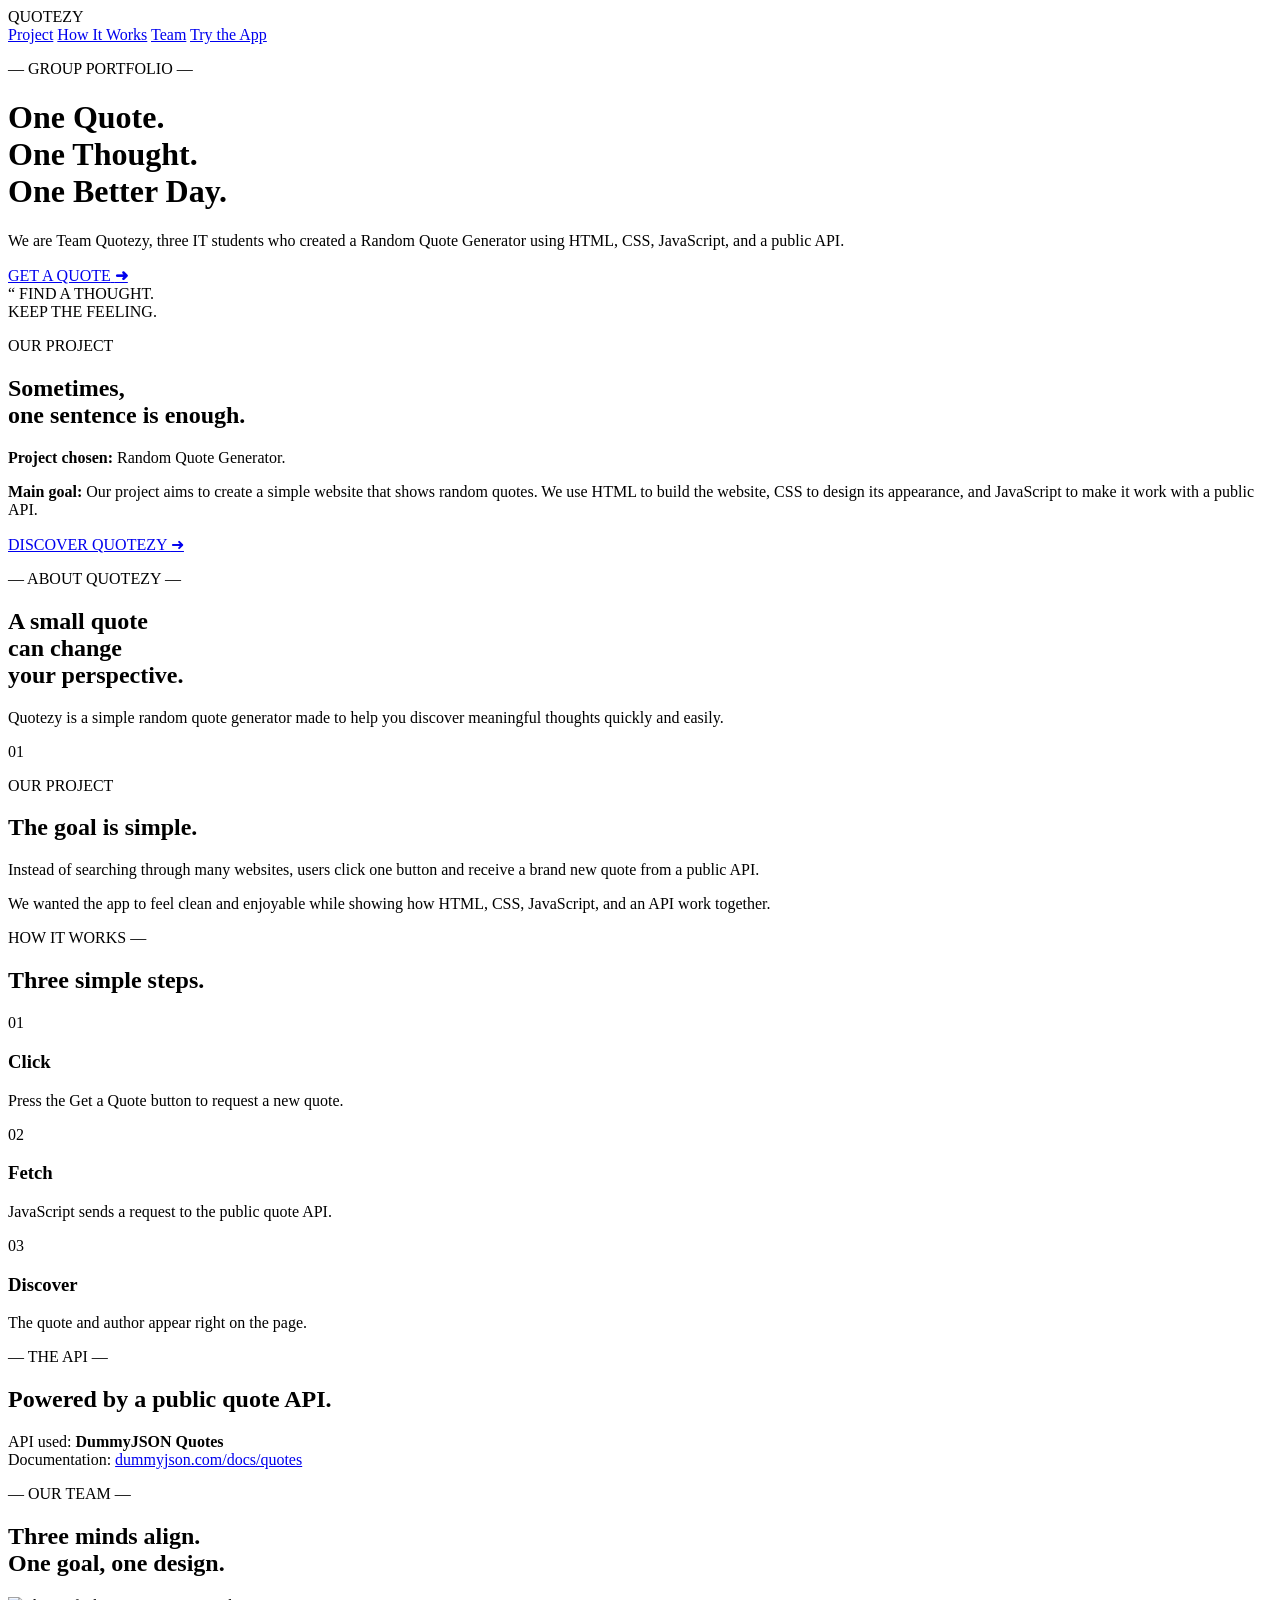
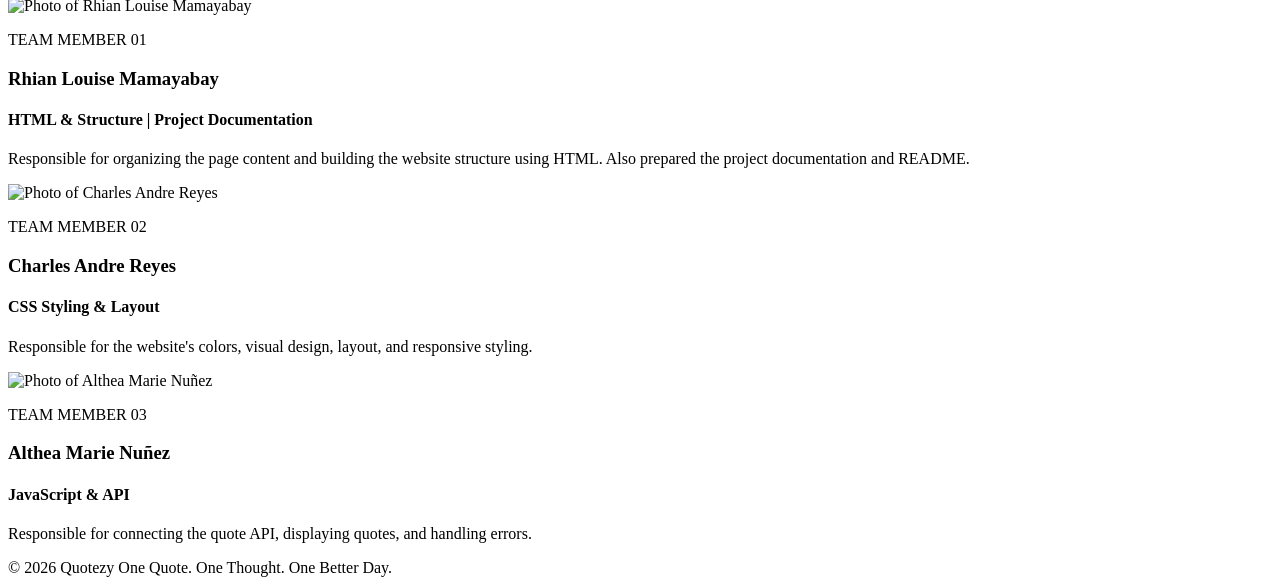
==== index.html @ 6f83a077 "Revise index.html for improved structure and content Updated the HTML structure and content for the " ====
<!DOCTYPE html>
<html lang="en">
<head>
    <meta charset="UTF-8">
    <meta name="viewport" content="width=device-width, initial-scale=1.0">
    <title>Quotezy | Group Portfolio</title>
    <link rel="stylesheet" href="styles.css">
</head>
<body>

    <header>
        <div class="navbar">
            <div class="logo">QUOTEZY</div>
            <nav class="nav-links">
                <a href="#project">Project</a>
                <a href="#how-it-works">How It Works</a>
                <a href="#team">Team</a>
                <a href="app.html">Try the App</a>
            </nav>
        </div>
    </header>

    <main class="hero">
        <div class="hero-left">
            <p class="small-label">— GROUP PORTFOLIO —</p>

            <h1>
                One Quote.<br>
                One Thought.<br>
                One Better Day.
            </h1>

            <p class="hero-description">
                We are Team Quotezy, three IT students who created
                a Random Quote Generator using HTML, CSS,
                JavaScript, and a public API.
            </p>

            <a href="app.html" class="hero-button">
                <span>GET A QUOTE</span>
                <strong>➜</strong>
            </a>
        </div>

        <div class="hero-right">
            <div class="quote-shape">
                <span class="big-quote">“</span>
                <span class="shape-text">
                    FIND A THOUGHT.<br>
                    KEEP THE FEELING.
                </span>
            </div>
        </div>
    </main>

    <section class="home-intro" id="project">
        <p class="small-label">OUR PROJECT</p>

        <h2>Sometimes,<br>one sentence is enough.</h2>

        <p>
            <strong>Project chosen:</strong>
            Random Quote Generator.
        </p>

        <p>
            <strong>Main goal:</strong>
            Our project aims to create a simple website that shows random quotes.
            We use HTML to build the website, CSS to design its appearance,
            and JavaScript to make it work with a public API.
        </p>

        <a href="app.html" class="text-link">
            DISCOVER QUOTEZY <span>➜</span>
        </a>
    </section>

    <section class="about-hero">
        <p class="small-label">— ABOUT QUOTEZY —</p>
        <h2>
            A small quote<br>
            can change<br>
            your perspective.
        </h2>
        <p>
            Quotezy is a simple random quote generator made to
            help you discover meaningful thoughts quickly and
            easily.
        </p>
    </section>

    <section class="goal-section">
        <div class="section-number">01</div>
        <div class="goal-content">
            <p class="small-label">OUR PROJECT</p>
            <h2>The goal is simple.</h2>
            <p>
                Instead of searching through many websites, users
                click one button and receive a brand new quote
                from a public API.
            </p>
            <p>
                We wanted the app to feel clean and enjoyable
                while showing how HTML, CSS, JavaScript, and an
                API work together.
            </p>
        </div>
    </section>

    <section class="how-section" id="how-it-works">
        <div class="section-heading">
            <p class="small-label">HOW IT WORKS —</p>
            <h2>Three simple steps.</h2>
        </div>

        <div class="steps">
            <article class="step-card">
                <span>01</span>
                <h3>Click</h3>
                <p>Press the Get a Quote button to request a new quote.</p>
            </article>

            <article class="step-card">
                <span>02</span>
                <h3>Fetch</h3>
                <p>JavaScript sends a request to the public quote API.</p>
            </article>

            <article class="step-card">
                <span>03</span>
                <h3>Discover</h3>
                <p>The quote and author appear right on the page.</p>
            </article>
        </div>
    </section>

    <section class="api-section">
        <p class="small-label">— THE API —</p>
        <h2>Powered by a public quote API.</h2>
        <p>
            API used: <strong>DummyJSON Quotes</strong><br>
            Documentation:
            <a href="https://dummyjson.com/docs/quotes" target="_blank" rel="noopener">
                dummyjson.com/docs/quotes
            </a>
        </p>
    </section>

    <section class="team-section" id="team">
        <p class="small-label">— OUR TEAM —</p>

        <h2>Three minds align.<br>One goal, one design.</h2>

        <div class="team-grid">

            <article class="member-card">
                <div class="member-image-container">
                    <img src="images/member1.jpg"
                         alt="Photo of Rhian Louise Mamayabay">
                </div>

                <div class="member-info">
                    <p class="small-label">TEAM MEMBER 01</p>
                    <h3>Rhian Louise Mamayabay</h3>
                    <h4>HTML &amp; Structure | Project Documentation</h4>

                    <p>
                        Responsible for organizing the page content
                        and building the website structure using HTML.
                        Also prepared the project documentation and README.
                    </p>
                </div>
            </article>
            
            <article class="member-card">
                <div class="member-image-container">
                    <img src="images/member2.jpg"
                         alt="Photo of Charles Andre Reyes">
                </div>

                <div class="member-info">
                    <p class="small-label">TEAM MEMBER 02</p>
                    <h3>Charles Andre Reyes</h3>
                    <h4>CSS Styling &amp; Layout</h4>

                    <p>
                        Responsible for the website's colors,
                        visual design, layout, and responsive styling.
                    </p>
                </div>
            </article>

            <article class="member-card">
                <div class="member-image-container">
                    <img src="images/member3.png"
                         alt="Photo of Althea Marie Nuñez">
                </div>

                <div class="member-info">
                    <p class="small-label">TEAM MEMBER 03</p>
                    <h3>Althea Marie Nuñez</h3>
                    <h4>JavaScript &amp; API</h4>

                    <p>
                        Responsible for connecting the quote API,
                        displaying quotes, and handling errors.
                    </p>
                </div>
            </article>

        </div>
    </section>

    <footer class="footer">
        <span>© 2026 Quotezy</span>
        <span>One Quote. One Thought. One Better Day.</span>
    </footer>

</body>
</html>
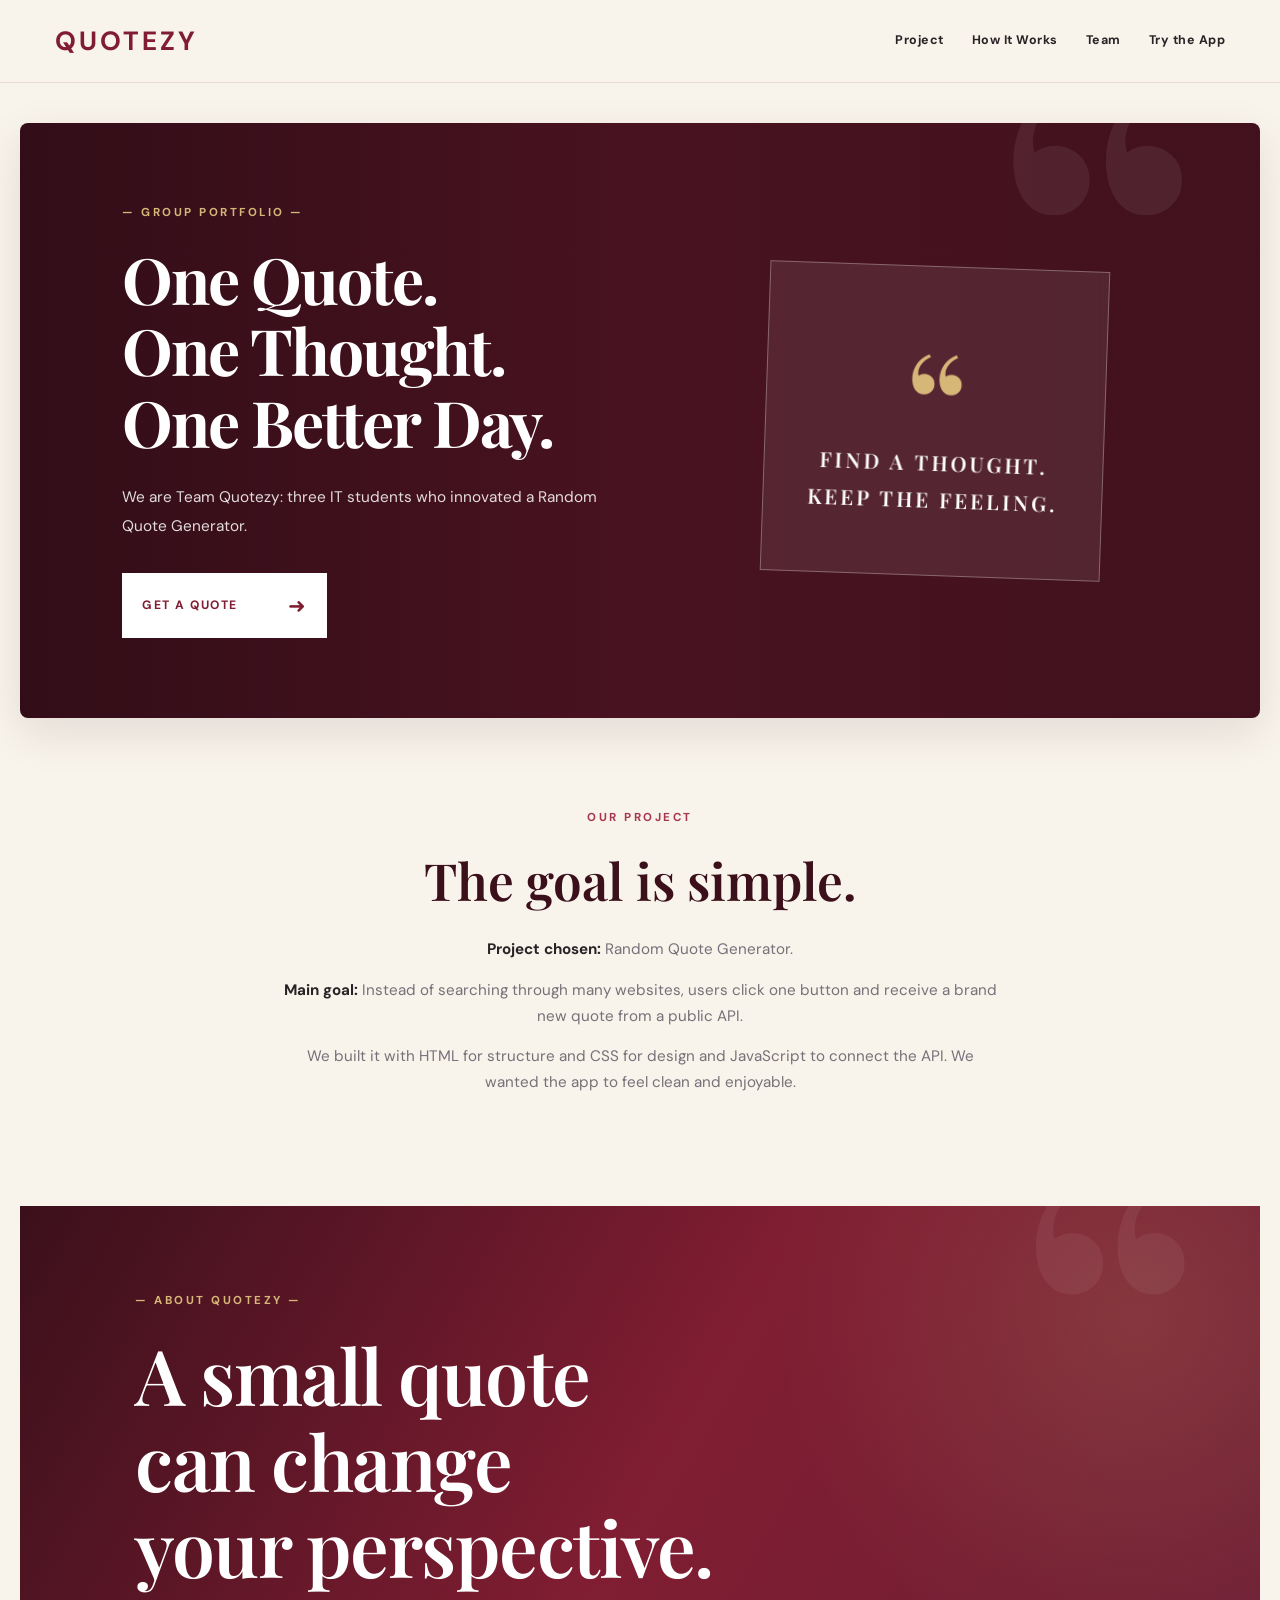
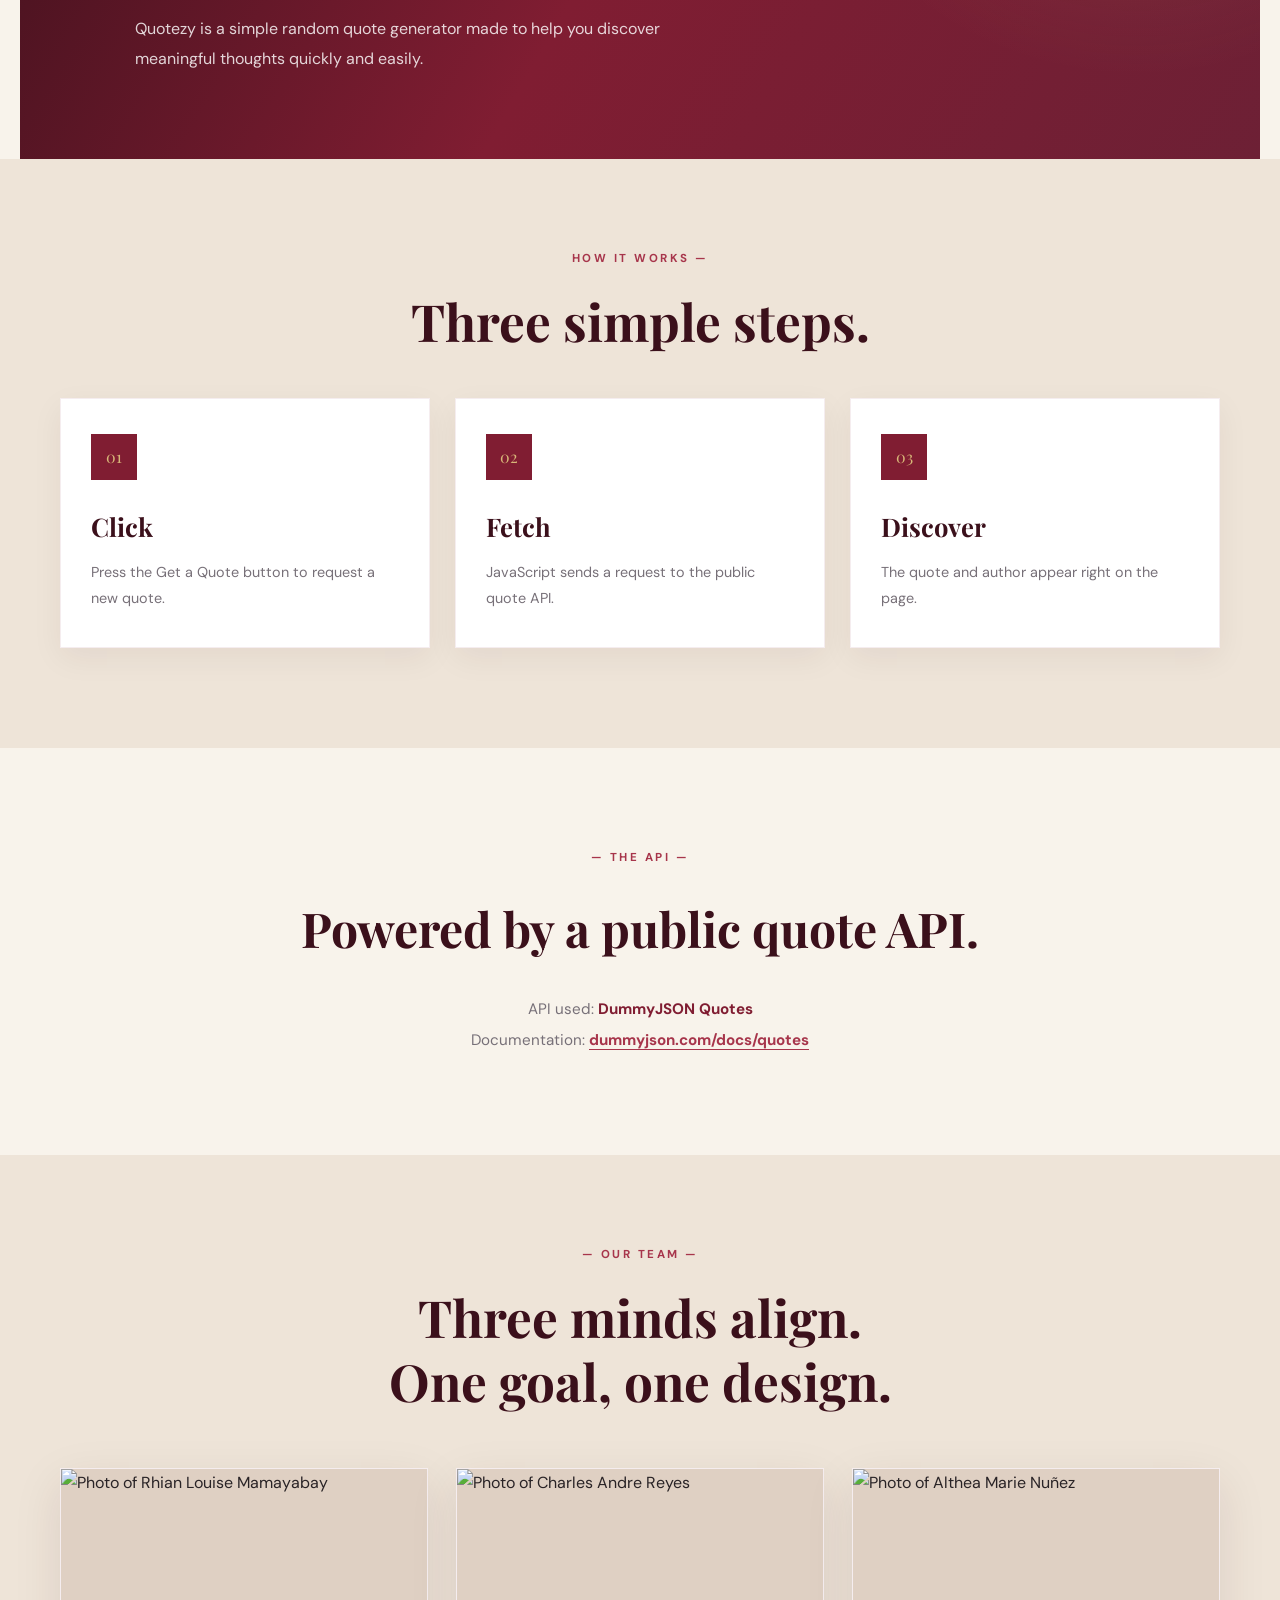
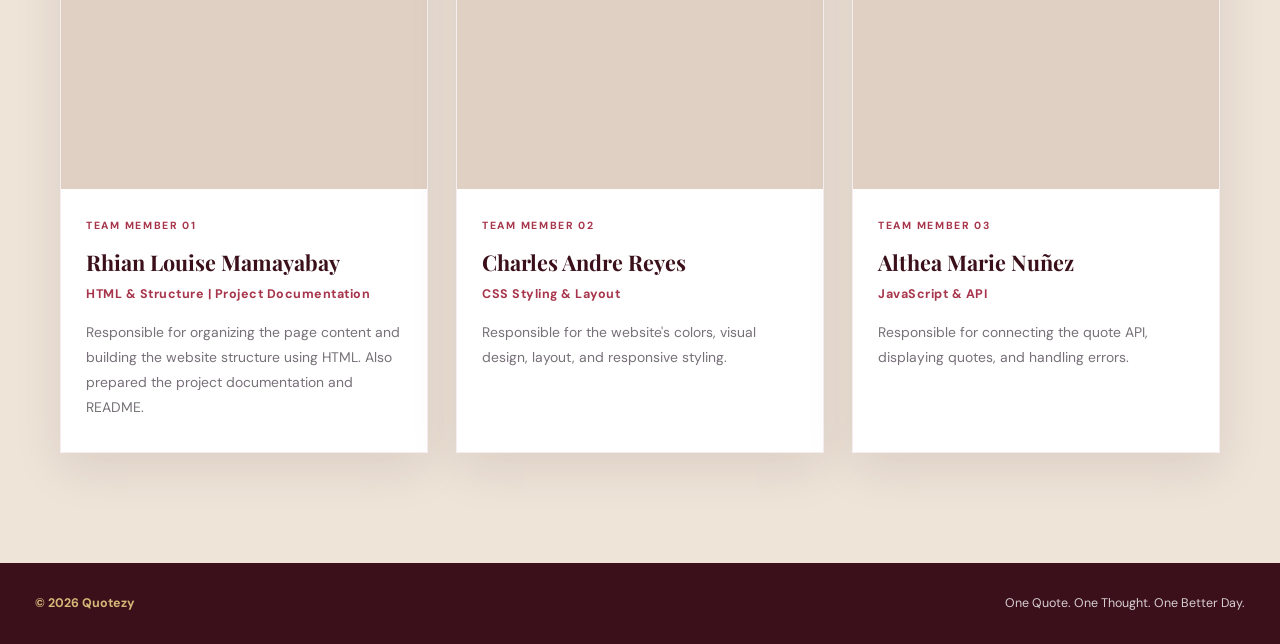
==== commit 77cd4cb5: "last change" ====
--- a/index.html
+++ b/index.html
@@ -31,9 +31,8 @@
             </h1>
 
             <p class="hero-description">
-                We are Team Quotezy, three IT students who created
-                a Random Quote Generator using HTML, CSS,
-                JavaScript, and a public API.
+                We are Team Quotezy: three IT students who innovated
+                a Random Quote Generator.
             </p>
 
             <a href="app.html" class="hero-button">
@@ -56,7 +55,7 @@
     <section class="home-intro" id="project">
         <p class="small-label">OUR PROJECT</p>
 
-        <h2>Sometimes,<br>one sentence is enough.</h2>
+        <h2>The goal is simple.</h2>
 
         <p>
             <strong>Project chosen:</strong>
@@ -65,14 +64,15 @@
 
         <p>
             <strong>Main goal:</strong>
-            Our project aims to create a simple website that shows random quotes.
-            We use HTML to build the website, CSS to design its appearance,
-            and JavaScript to make it work with a public API.
-        </p>
-
-        <a href="app.html" class="text-link">
-            DISCOVER QUOTEZY <span>➜</span>
-        </a>
+            Instead of searching through many websites, users click
+            one button and receive a brand new quote from a public API.
+        </p>
+
+        <p>
+            We built it with HTML for structure and CSS for design
+            and JavaScript to connect the API. We wanted the app to
+            feel clean and enjoyable.
+        </p>
     </section>
 
     <section class="about-hero">
@@ -89,24 +89,6 @@
         </p>
     </section>
 
-    <section class="goal-section">
-        <div class="section-number">01</div>
-        <div class="goal-content">
-            <p class="small-label">OUR PROJECT</p>
-            <h2>The goal is simple.</h2>
-            <p>
-                Instead of searching through many websites, users
-                click one button and receive a brand new quote
-                from a public API.
-            </p>
-            <p>
-                We wanted the app to feel clean and enjoyable
-                while showing how HTML, CSS, JavaScript, and an
-                API work together.
-            </p>
-        </div>
-    </section>
-
     <section class="how-section" id="how-it-works">
         <div class="section-heading">
             <p class="small-label">HOW IT WORKS —</p>
@@ -171,7 +153,7 @@
                     </p>
                 </div>
             </article>
-            
+
             <article class="member-card">
                 <div class="member-image-container">
                     <img src="images/member2.jpg"
@@ -192,7 +174,7 @@
 
             <article class="member-card">
                 <div class="member-image-container">
-                    <img src="images/member3.png"
+                    <img src="images/member3.jpg"
                          alt="Photo of Althea Marie Nuñez">
                 </div>
 
--- a/styles.css
+++ b/styles.css
@@ -0,0 +1,1506 @@
+@import url('https://fonts.googleapis.com/css2?family=DM+Sans:wght@400;500;600;700&family=Playfair+Display:wght@500;600;700&display=swap');
+
+:root {
+    --burgundy: #801d32;
+    --burgundy-dark: #3b101b;
+    --burgundy-light: #a7354b;
+
+    --cream: #f8f3eb;
+    --cream-dark: #eee4d8;
+
+    --white: #ffffff;
+    --gold: #d7b778;
+
+    --text: #292326;
+    --muted: #777078;
+
+    --border: #e9dfd4;
+
+    --shadow: 0 15px 45px rgba(59, 16, 27, 0.10);
+}
+
+* {
+    margin: 0;
+    padding: 0;
+    box-sizing: border-box;
+}
+
+html {
+    scroll-behavior: smooth;
+    scroll-padding-top: 100px;
+}
+
+body {
+    font-family: 'DM Sans', sans-serif;
+    background: var(--cream);
+    color: var(--text);
+    line-height: 1.7;
+}
+
+a {
+    color: inherit;
+    text-decoration: none;
+}
+
+button {
+    font-family: inherit;
+}
+
+img {
+    display: block;
+    max-width: 100%;
+}
+
+section {
+    scroll-margin-top: 100px;
+}
+
+header {
+    position: sticky;
+    top: 0;
+    z-index: 1000;
+
+    width: 100%;
+
+    background: rgba(248, 243, 235, 0.96);
+    border-bottom: 1px solid rgba(128, 29, 50, 0.12);
+
+    backdrop-filter: blur(14px);
+}
+
+.navbar {
+    max-width: 1240px;
+    min-height: 82px;
+
+    margin: auto;
+    padding: 18px 35px;
+
+    display: flex;
+    align-items: center;
+    justify-content: space-between;
+
+    gap: 25px;
+}
+
+.logo {
+    color: var(--burgundy);
+
+    font-size: 1.65rem;
+    font-weight: 700;
+
+    letter-spacing: 3px;
+    white-space: nowrap;
+}
+
+.nav-links {
+    display: flex;
+    align-items: center;
+
+    gap: 28px;
+}
+
+.nav-links a {
+    font-size: 0.78rem;
+    font-weight: 700;
+    letter-spacing: 0.5px;
+
+    transition: color 0.25s ease;
+}
+
+.nav-links a:hover {
+    color: var(--burgundy-light);
+}
+
+.small-label {
+    margin-bottom: 20px;
+
+    color: var(--burgundy-light);
+
+    font-size: 0.72rem;
+    font-weight: 700;
+
+    letter-spacing: 2.5px;
+}
+
+.hero {
+    position: relative;
+    isolation: isolate;
+
+    max-width: 1240px;
+    min-height: 570px;
+
+    margin: 40px auto 90px;
+    padding: 80px 8%;
+
+    display: grid;
+    grid-template-columns: 1.1fr 0.9fr;
+
+    align-items: center;
+    gap: 45px;
+
+    overflow: hidden;
+
+    border-radius: 8px;
+
+    color: var(--white);
+
+    background-image:
+        linear-gradient(
+            90deg,
+            rgba(49, 13, 23, 0.91),
+            rgba(77, 19, 34, 0.78),
+            rgba(77, 19, 34, 0.38)
+        ),
+        url('./images/quote-background.jpg');
+
+    background-position: center;
+    background-size: cover;
+    background-repeat: no-repeat;
+
+    background-color: var(--burgundy-dark);
+
+    box-shadow: var(--shadow);
+}
+
+.hero::before {
+    content: "“";
+
+    position: absolute;
+    z-index: -1;
+
+    top: -150px;
+    right: 4%;
+
+    color: rgba(255, 255, 255, 0.07);
+
+    font-family: 'Playfair Display', serif;
+    font-size: 34rem;
+    line-height: 1;
+
+    pointer-events: none;
+}
+
+.hero-left,
+.hero-right {
+    position: relative;
+    z-index: 1;
+}
+
+.hero .small-label {
+    color: var(--gold);
+}
+
+.hero h1 {
+    max-width: 650px;
+
+    margin-bottom: 25px;
+
+    font-family: 'Playfair Display', serif;
+
+    font-size: clamp(2.8rem, 5vw, 4.6rem);
+    font-weight: 700;
+
+    line-height: 1.12;
+    letter-spacing: -2px;
+}
+
+.hero-description {
+    max-width: 480px;
+
+    margin-bottom: 32px;
+
+    color: rgba(255, 255, 255, 0.85);
+
+    font-size: 0.96rem;
+    line-height: 1.9;
+}
+
+.hero-button {
+    width: fit-content;
+    min-width: 205px;
+
+    padding: 15px 20px;
+
+    display: inline-flex;
+    align-items: center;
+    justify-content: space-between;
+
+    gap: 28px;
+
+    background: var(--white);
+    color: var(--burgundy);
+
+    font-size: 0.76rem;
+    font-weight: 700;
+
+    letter-spacing: 1.5px;
+
+    transition: all 0.3s ease;
+}
+
+.hero-button strong {
+    font-size: 1.3rem;
+    font-weight: 400;
+}
+
+.hero-button:hover {
+    background: var(--gold);
+    color: var(--burgundy-dark);
+
+    transform: translateY(-4px);
+
+    box-shadow: 0 10px 25px rgba(0, 0, 0, 0.2);
+}
+
+.hero-right {
+    display: flex;
+    justify-content: center;
+    align-items: center;
+}
+
+.quote-shape {
+    width: 100%;
+    max-width: 340px;
+    min-height: 310px;
+
+    padding: 35px;
+
+    display: flex;
+    flex-direction: column;
+    align-items: center;
+    justify-content: center;
+
+    border: 1px solid rgba(255, 255, 255, 0.3);
+
+    background: rgba(255, 255, 255, 0.08);
+
+    backdrop-filter: blur(5px);
+
+    text-align: center;
+
+    transform: rotate(2deg);
+
+    transition: transform 0.3s ease;
+}
+
+.quote-shape:hover {
+    transform: rotate(0deg) translateY(-5px);
+}
+
+.big-quote {
+    height: 105px;
+
+    color: var(--gold);
+
+    font-family: 'Playfair Display', serif;
+
+    font-size: 10rem;
+
+    line-height: 1;
+}
+
+.shape-text {
+    margin-top: 15px;
+
+    font-family: 'Playfair Display', serif;
+
+    font-size: 1.3rem;
+    font-weight: 600;
+
+    line-height: 1.8;
+
+    letter-spacing: 3px;
+}
+
+.home-intro {
+    max-width: 850px;
+
+    margin: 0 auto 110px;
+    padding: 0 30px;
+
+    text-align: center;
+}
+
+.home-intro h2 {
+    margin-bottom: 25px;
+
+    color: var(--burgundy-dark);
+
+    font-family: 'Playfair Display', serif;
+
+    font-size: clamp(2.1rem, 4vw, 3.3rem);
+    font-weight: 600;
+
+    line-height: 1.25;
+}
+
+.home-intro > p:not(.small-label) {
+    max-width: 720px;
+
+    margin: 15px auto;
+
+    color: var(--muted);
+
+    font-size: 0.95rem;
+}
+
+.home-intro strong {
+    color: var(--text);
+}
+
+.text-link {
+    margin-top: 25px;
+    padding-bottom: 7px;
+
+    display: inline-flex;
+    align-items: center;
+
+    gap: 20px;
+
+    border-bottom: 2px solid var(--burgundy);
+
+    color: var(--burgundy);
+
+    font-size: 0.76rem;
+    font-weight: 700;
+
+    letter-spacing: 1.5px;
+
+    transition: all 0.25s ease;
+}
+
+.text-link span {
+    font-size: 1.3rem;
+}
+
+.text-link:hover {
+    gap: 30px;
+    color: var(--burgundy-light);
+}
+
+.about-hero {
+    position: relative;
+    isolation: isolate;
+
+    overflow: hidden;
+
+    max-width: 1240px;
+    min-height: 490px;
+
+    margin: 40px auto 0;
+    padding: 85px 9%;
+
+    display: flex;
+    flex-direction: column;
+
+    justify-content: center;
+    align-items: flex-start;
+
+    background:
+        radial-gradient(
+            circle at 90% 20%,
+            rgba(215, 183, 120, 0.16),
+            transparent 30%
+        ),
+        linear-gradient(
+            120deg,
+            var(--burgundy-dark),
+            var(--burgundy),
+            #6d2035
+        );
+
+    color: var(--white);
+}
+
+.about-hero::after {
+    content: "“";
+
+    position: absolute;
+    z-index: -1;
+
+    top: -125px;
+    right: 4%;
+
+    color: rgba(255, 255, 255, 0.06);
+
+    font-family: 'Playfair Display', serif;
+    font-size: 30rem;
+
+    line-height: 1;
+}
+
+.about-hero .small-label {
+    color: var(--gold);
+}
+
+.about-hero h2 {
+    max-width: 750px;
+
+    margin-bottom: 25px;
+
+    color: var(--white);
+
+    font-family: 'Playfair Display', serif;
+
+    font-size: clamp(2.8rem, 6vw, 5rem);
+    font-weight: 600;
+
+    line-height: 1.12;
+
+    letter-spacing: -1.5px;
+}
+
+.about-hero > p:last-child {
+    max-width: 590px;
+
+    color: rgba(255, 255, 255, 0.82);
+
+    font-size: 1rem;
+    line-height: 1.9;
+}
+
+.goal-section {
+    max-width: 1100px;
+
+    margin: 0 auto;
+    padding: 105px 35px;
+
+    display: grid;
+
+    grid-template-columns: 150px 1fr;
+
+    gap: 55px;
+}
+
+.section-number {
+    color: var(--burgundy-light);
+
+    font-family: 'Playfair Display', serif;
+
+    font-size: 6rem;
+
+    line-height: 1;
+
+    border-bottom: 2px solid var(--gold);
+
+    padding-bottom: 20px;
+}
+
+.goal-content h2 {
+    margin-bottom: 22px;
+
+    color: var(--burgundy-dark);
+
+    font-family: 'Playfair Display', serif;
+
+    font-size: clamp(2rem, 4vw, 3.2rem);
+
+    line-height: 1.25;
+}
+
+.goal-content > p:not(.small-label) {
+    max-width: 720px;
+
+    margin-bottom: 18px;
+
+    color: var(--muted);
+
+    font-size: 0.96rem;
+
+    line-height: 1.9;
+}
+
+.how-section {
+    padding: 90px 35px 100px;
+
+    background: var(--cream-dark);
+}
+
+.section-heading {
+    max-width: 1160px;
+
+    margin: 0 auto 45px;
+
+    text-align: center;
+}
+
+.section-heading h2 {
+    color: var(--burgundy-dark);
+
+    font-family: 'Playfair Display', serif;
+
+    font-size: clamp(2.1rem, 4vw, 3.3rem);
+
+    line-height: 1.25;
+}
+
+.steps {
+    max-width: 1160px;
+
+    margin: 0 auto;
+
+    display: grid;
+
+    grid-template-columns: repeat(3, 1fr);
+
+    gap: 25px;
+}
+
+.step-card {
+    min-height: 240px;
+
+    padding: 35px 30px;
+
+    background: var(--white);
+
+    border: 1px solid rgba(128, 29, 50, 0.08);
+
+    box-shadow: 0 10px 30px rgba(59, 16, 27, 0.06);
+
+    transition: all 0.3s ease;
+}
+
+.step-card:hover {
+    transform: translateY(-7px);
+
+    box-shadow: var(--shadow);
+}
+
+.step-card > span {
+    width: 46px;
+    height: 46px;
+
+    margin-bottom: 25px;
+
+    display: flex;
+    align-items: center;
+    justify-content: center;
+
+    background: var(--burgundy);
+
+    color: var(--gold);
+
+    font-family: 'Playfair Display', serif;
+}
+
+.step-card h3 {
+    margin-bottom: 12px;
+
+    color: var(--burgundy-dark);
+
+    font-family: 'Playfair Display', serif;
+
+    font-size: 1.6rem;
+}
+
+.step-card p {
+    color: var(--muted);
+
+    font-size: 0.9rem;
+
+    line-height: 1.8;
+}
+
+.api-section {
+    max-width: 850px;
+
+    margin: 0 auto;
+
+    padding: 100px 30px;
+
+    text-align: center;
+}
+
+.api-section h2 {
+    margin-bottom: 25px;
+
+    color: var(--burgundy-dark);
+
+    font-family: 'Playfair Display', serif;
+
+    font-size: clamp(2rem, 4vw, 3rem);
+}
+
+.api-section > p:last-child {
+    color: var(--muted);
+
+    font-size: 0.95rem;
+
+    line-height: 2;
+}
+
+.api-section strong {
+    color: var(--burgundy);
+}
+
+.api-section a {
+    color: var(--burgundy-light);
+
+    font-weight: 700;
+
+    text-decoration: underline;
+
+    text-underline-offset: 4px;
+
+    overflow-wrap: anywhere;
+}
+
+.api-section a:hover {
+    color: var(--burgundy-dark);
+}
+
+.team-section {
+    padding: 90px 35px 110px;
+
+    background: var(--cream-dark);
+
+    text-align: center;
+}
+
+.team-section > h2 {
+    margin-bottom: 55px;
+
+    color: var(--burgundy-dark);
+
+    font-family: 'Playfair Display', serif;
+
+    font-size: clamp(2.1rem, 4vw, 3.3rem);
+
+    line-height: 1.25;
+}
+
+.team-grid {
+    max-width: 1160px;
+
+    margin: 0 auto;
+
+    display: grid;
+
+    grid-template-columns: repeat(3, 1fr);
+
+    gap: 28px;
+
+    text-align: left;
+}
+
+.member-card {
+    overflow: hidden;
+
+    background: var(--white);
+
+    border: 1px solid rgba(128, 29, 50, 0.08);
+
+    box-shadow: var(--shadow);
+
+    transition: all 0.3s ease;
+}
+
+.member-card:hover {
+    transform: translateY(-8px);
+
+    box-shadow: 0 22px 45px rgba(59, 16, 27, 0.16);
+}
+
+.member-image-container {
+    width: 100%;
+    height: 320px;
+
+    overflow: hidden;
+
+    background: #dfd0c3;
+}
+
+.member-image-container img {
+    width: 100%;
+    height: 100%;
+
+    display: block;
+
+    object-fit: cover;
+
+    object-position: center;
+
+    transition: transform 0.4s ease;
+}
+
+.member-card:nth-child(2) .member-image-container img {
+    object-position: center 40%;
+}
+
+.member-card:hover .member-image-container img {
+    transform: scale(1.05);
+}
+
+.member-info {
+    padding: 28px 25px 32px;
+}
+
+.member-info .small-label {
+    margin-bottom: 12px;
+
+    font-size: 0.65rem;
+
+    letter-spacing: 1.7px;
+}
+
+.member-info h3 {
+    margin-bottom: 7px;
+
+    color: var(--burgundy-dark);
+
+    font-family: 'Playfair Display', serif;
+
+    font-size: 1.35rem;
+
+    line-height: 1.4;
+}
+
+.member-info h4 {
+    margin-bottom: 15px;
+
+    color: var(--burgundy-light);
+
+    font-size: 0.78rem;
+
+    font-weight: 700;
+
+    letter-spacing: 0.5px;
+}
+
+.member-info > p:last-child {
+    color: var(--muted);
+
+    font-size: 0.87rem;
+
+    line-height: 1.8;
+}
+
+.footer {
+    padding: 30px 35px;
+
+    display: flex;
+
+    align-items: center;
+    justify-content: space-between;
+
+    gap: 20px;
+
+    background: var(--burgundy-dark);
+
+    color: rgba(255, 255, 255, 0.8);
+
+    font-size: 0.78rem;
+}
+
+.footer span:first-child {
+    color: var(--gold);
+
+    font-weight: 700;
+}
+
+.quote-main {
+    position: relative;
+    isolation: isolate;
+
+    width: calc(100% - 40px);
+    max-width: 1100px;
+
+    min-height: 620px;
+
+    margin: 45px auto 65px;
+
+    padding: 75px 35px;
+
+    display: flex;
+
+    flex-direction: column;
+
+    align-items: center;
+    justify-content: center;
+
+    overflow: hidden;
+
+    border-radius: 8px;
+
+    color: var(--white);
+
+    text-align: center;
+
+    background:
+        radial-gradient(
+            circle at 90% 10%,
+            rgba(215, 183, 120, 0.18),
+            transparent 35%
+        ),
+        linear-gradient(
+            135deg,
+            var(--burgundy-dark),
+            var(--burgundy),
+            #652033
+        );
+
+    box-shadow: var(--shadow);
+}
+
+.quote-main::before {
+    content: "“";
+
+    position: absolute;
+
+    top: -95px;
+    left: 2%;
+
+    color: rgba(255, 255, 255, 0.055);
+
+    font-family: 'Playfair Display', serif;
+
+    font-size: 24rem;
+
+    line-height: 1;
+
+    pointer-events: none;
+}
+
+.quote-main::after {
+    content: "”";
+
+    position: absolute;
+
+    right: 3%;
+    bottom: -210px;
+
+    color: rgba(215, 183, 120, 0.08);
+
+    font-family: 'Playfair Display', serif;
+
+    font-size: 25rem;
+
+    line-height: 1;
+
+    pointer-events: none;
+}
+
+.quote-label {
+    margin-bottom: 15px;
+
+    color: var(--gold);
+
+    font-size: 0.75rem;
+
+    font-weight: 700;
+
+    letter-spacing: 3px;
+}
+
+.quote-title {
+    margin-bottom: 35px;
+
+    color: var(--white);
+
+    font-family: 'Playfair Display', serif;
+
+    font-size: clamp(2.8rem, 6vw, 4.8rem);
+
+    font-weight: 600;
+
+    line-height: 1.15;
+
+    letter-spacing: -1px;
+}
+
+.quote-display {
+    position: relative;
+
+    width: 100%;
+    max-width: 760px;
+
+    min-height: 220px;
+
+    margin: 0 auto 22px;
+
+    padding: 55px 45px 35px;
+
+    display: flex;
+
+    flex-direction: column;
+
+    align-items: center;
+    justify-content: center;
+
+    gap: 20px;
+
+    background: rgba(255, 255, 255, 0.97);
+
+    border: 1px solid rgba(215, 183, 120, 0.65);
+
+    border-radius: 5px;
+
+    color: var(--text);
+
+    box-shadow: 0 18px 45px rgba(0, 0, 0, 0.15);
+}
+
+.quote-display::before {
+    content: "“";
+
+    position: absolute;
+
+    top: -5px;
+    left: 22px;
+
+    color: var(--burgundy-light);
+
+    font-family: 'Playfair Display', serif;
+
+    font-size: 5rem;
+
+    line-height: 1;
+}
+
+#quote {
+    max-width: 650px;
+
+    color: var(--burgundy-dark);
+
+    font-family: 'Playfair Display', serif;
+
+    font-size: clamp(1.2rem, 2.5vw, 1.8rem);
+
+    font-weight: 500;
+
+    line-height: 1.65;
+
+    overflow-wrap: anywhere;
+}
+
+#author {
+    color: var(--burgundy-light);
+
+    font-size: 0.85rem;
+
+    font-weight: 700;
+
+    letter-spacing: 1px;
+}
+
+
+.button-row {
+    margin-top: 12px;
+
+    display: flex;
+
+    align-items: center;
+    justify-content: center;
+
+    flex-wrap: wrap;
+
+    gap: 14px;
+}
+
+.reveal-button,
+.copy-button {
+    min-height: 50px;
+
+    padding: 14px 22px;
+
+    display: inline-flex;
+
+    align-items: center;
+    justify-content: center;
+
+    gap: 22px;
+
+    border: 1px solid var(--gold);
+
+    border-radius: 2px;
+
+    font-family: 'DM Sans', sans-serif;
+
+    font-size: 0.75rem;
+
+    font-weight: 700;
+
+    letter-spacing: 1px;
+
+    cursor: pointer;
+
+    transition: all 0.25s ease;
+}
+
+.reveal-button {
+    min-width: 205px;
+
+    background: var(--gold);
+
+    color: var(--burgundy-dark);
+}
+
+.reveal-button strong {
+    font-size: 1.3rem;
+
+    font-weight: 400;
+}
+
+.reveal-button:hover {
+    background: var(--white);
+
+    border-color: var(--white);
+
+    transform: translateY(-3px);
+}
+
+.copy-button {
+    min-width: 140px;
+
+    background: transparent;
+
+    color: var(--white);
+}
+
+.copy-button:hover {
+    background: var(--white);
+
+    color: var(--burgundy);
+
+    transform: translateY(-3px);
+}
+
+.reveal-button:focus-visible,
+.copy-button:focus-visible {
+    outline: 3px solid var(--white);
+
+    outline-offset: 4px;
+}
+
+.reveal-button:disabled,
+.copy-button:disabled {
+    opacity: 0.6;
+
+    cursor: not-allowed;
+
+    transform: none;
+}
+
+.quote-counter {
+    margin-top: 28px;
+
+    color: rgba(255, 255, 255, 0.8);
+
+    font-size: 0.85rem;
+}
+
+#quoteCount {
+    margin-left: 5px;
+
+    color: var(--gold);
+
+    font-size: 1rem;
+
+    font-weight: 700;
+}
+
+.quote-message {
+    margin-top: 10px;
+
+    color: var(--gold);
+
+    font-family: 'Playfair Display', serif;
+
+    font-size: 1rem;
+
+    font-style: italic;
+}
+
+.loading {
+    margin: 0 0 12px;
+
+    color: var(--gold);
+
+    font-size: 0.9rem;
+}
+
+.error-message {
+    max-width: 650px;
+
+    margin: 0 0 15px;
+
+    padding: 12px 18px;
+
+    background: rgba(255, 255, 255, 0.1);
+
+    border-left: 3px solid #ffc0b8;
+
+    color: #ffe4df;
+
+    font-size: 0.88rem;
+}
+
+.hidden {
+    display: none !important;
+}
+
+.quote-main + .footer {
+    margin-top: auto;
+}
+
+@media (max-width: 950px) {
+
+    .navbar {
+        padding: 18px 25px;
+    }
+
+    .nav-links {
+        gap: 16px;
+    }
+
+    .nav-links a {
+        font-size: 0.7rem;
+    }
+
+    .hero {
+        margin: 25px 20px 75px;
+
+        padding: 65px 5%;
+
+        gap: 25px;
+    }
+
+    .hero h1 {
+        font-size: clamp(2.5rem, 5vw, 3.5rem);
+    }
+
+    .quote-shape {
+        min-height: 260px;
+
+        padding: 20px;
+    }
+
+    .about-hero {
+        margin: 25px 20px 0;
+
+        padding: 70px 6%;
+    }
+
+    .goal-section {
+        grid-template-columns: 100px 1fr;
+
+        gap: 35px;
+
+        padding: 80px 30px;
+    }
+
+    .section-number {
+        font-size: 4.5rem;
+    }
+
+    .member-image-container {
+        height: 260px;
+    }
+
+    .quote-main {
+        min-height: 580px;
+
+        padding: 65px 30px;
+    }
+
+    .quote-display {
+        max-width: 680px;
+    }
+}
+
+@media (max-width: 680px) {
+
+    .navbar {
+        padding: 18px 20px;
+
+        flex-direction: column;
+
+        gap: 16px;
+    }
+
+    .logo {
+        font-size: 1.5rem;
+    }
+
+    .nav-links {
+        width: 100%;
+
+        justify-content: center;
+
+        flex-wrap: wrap;
+
+        gap: 12px 18px;
+    }
+
+    .nav-links a {
+        font-size: 0.72rem;
+    }
+
+    .hero {
+        margin: 18px 12px 70px;
+
+        padding: 55px 25px;
+
+        grid-template-columns: 1fr;
+
+        gap: 40px;
+    }
+
+    .hero h1 {
+        font-size: clamp(2.6rem, 11vw, 3.8rem);
+
+        letter-spacing: -1.5px;
+    }
+
+    .hero-description {
+        font-size: 0.9rem;
+    }
+
+    .hero-right {
+        padding: 0 10px;
+    }
+
+    .quote-shape {
+        max-width: 300px;
+
+        min-height: 240px;
+    }
+
+    .big-quote {
+        height: 85px;
+
+        font-size: 8rem;
+    }
+
+    .shape-text {
+        font-size: 1.1rem;
+    }
+
+    .home-intro {
+        margin-bottom: 75px;
+
+        padding: 0 22px;
+    }
+
+    .home-intro h2 {
+        font-size: 2.2rem;
+    }
+
+
+    .about-hero {
+        min-height: 430px;
+
+        margin: 18px 12px 0;
+
+        padding: 55px 25px;
+    }
+
+    .about-hero h2 {
+        font-size: clamp(2.5rem, 10vw, 3.5rem);
+
+        letter-spacing: -1px;
+    }
+
+    .about-hero > p:last-child {
+        font-size: 0.9rem;
+    }
+
+    .goal-section {
+        padding: 65px 25px;
+
+        grid-template-columns: 1fr;
+
+        gap: 25px;
+    }
+
+    .section-number {
+        width: fit-content;
+
+        padding-bottom: 12px;
+
+        font-size: 3.5rem;
+    }
+
+    .goal-content h2 {
+        font-size: 2.3rem;
+    }
+
+
+    /* How it works */
+
+    .how-section {
+        padding: 70px 20px;
+    }
+
+    .section-heading {
+        margin-bottom: 30px;
+    }
+
+    .section-heading h2 {
+        font-size: 2.3rem;
+    }
+
+    .steps {
+        max-width: 430px;
+
+        grid-template-columns: 1fr;
+
+        gap: 20px;
+    }
+
+    .step-card {
+        min-height: auto;
+
+        padding: 28px;
+    }
+
+
+    /* API */
+
+    .api-section {
+        padding: 70px 22px;
+    }
+
+    .api-section h2 {
+        font-size: 2.1rem;
+    }
+
+
+    /* Team */
+
+    .team-section {
+        padding: 70px 20px;
+    }
+
+    .team-section > h2 {
+        font-size: 2.2rem;
+
+        margin-bottom: 35px;
+    }
+
+    .team-grid {
+        max-width: 430px;
+
+        grid-template-columns: 1fr;
+
+        gap: 25px;
+    }
+
+    .member-image-container {
+        height: 300px;
+    }
+
+    .member-info {
+        padding: 25px;
+    }
+
+    .quote-main {
+        width: calc(100% - 24px);
+
+        min-height: 560px;
+
+        margin: 20px auto 45px;
+
+        padding: 50px 20px;
+
+        border-radius: 5px;
+    }
+
+    .quote-label {
+        font-size: 0.67rem;
+
+        letter-spacing: 2px;
+    }
+
+    .quote-title {
+        margin-bottom: 28px;
+
+        font-size: clamp(2.5rem, 10vw, 3.5rem);
+    }
+
+    .quote-display {
+        min-height: 220px;
+
+        padding: 48px 22px 28px;
+
+        gap: 18px;
+    }
+
+    .quote-display::before {
+        left: 12px;
+
+        font-size: 4rem;
+    }
+
+    #quote {
+        font-size: 1.25rem;
+    }
+
+    #author {
+        font-size: 0.78rem;
+    }
+
+    .button-row {
+        width: 100%;
+
+        flex-direction: column;
+    }
+
+    .reveal-button,
+    .copy-button {
+        width: 100%;
+
+        max-width: 300px;
+    }
+
+    .footer {
+        padding: 25px 20px;
+
+        flex-direction: column;
+
+        gap: 8px;
+
+        text-align: center;
+    }
+}
+
+@media (max-width: 380px) {
+
+    .nav-links {
+        gap: 10px 12px;
+    }
+
+    .hero {
+        padding: 45px 20px;
+    }
+
+    .hero h1 {
+        font-size: 2.35rem;
+    }
+
+    .hero-button {
+        min-width: 185px;
+    }
+
+    .member-image-container {
+        height: 250px;
+    }
+
+    .quote-title {
+        font-size: 2.4rem;
+    }
+}
+
+
+@media (prefers-reduced-motion: reduce) {
+
+    *,
+    *::before,
+    *::after {
+        scroll-behavior: auto !important;
+
+        transition-duration: 0.01ms !important;
+
+        animation-duration: 0.01ms !important;
+    }
+}
